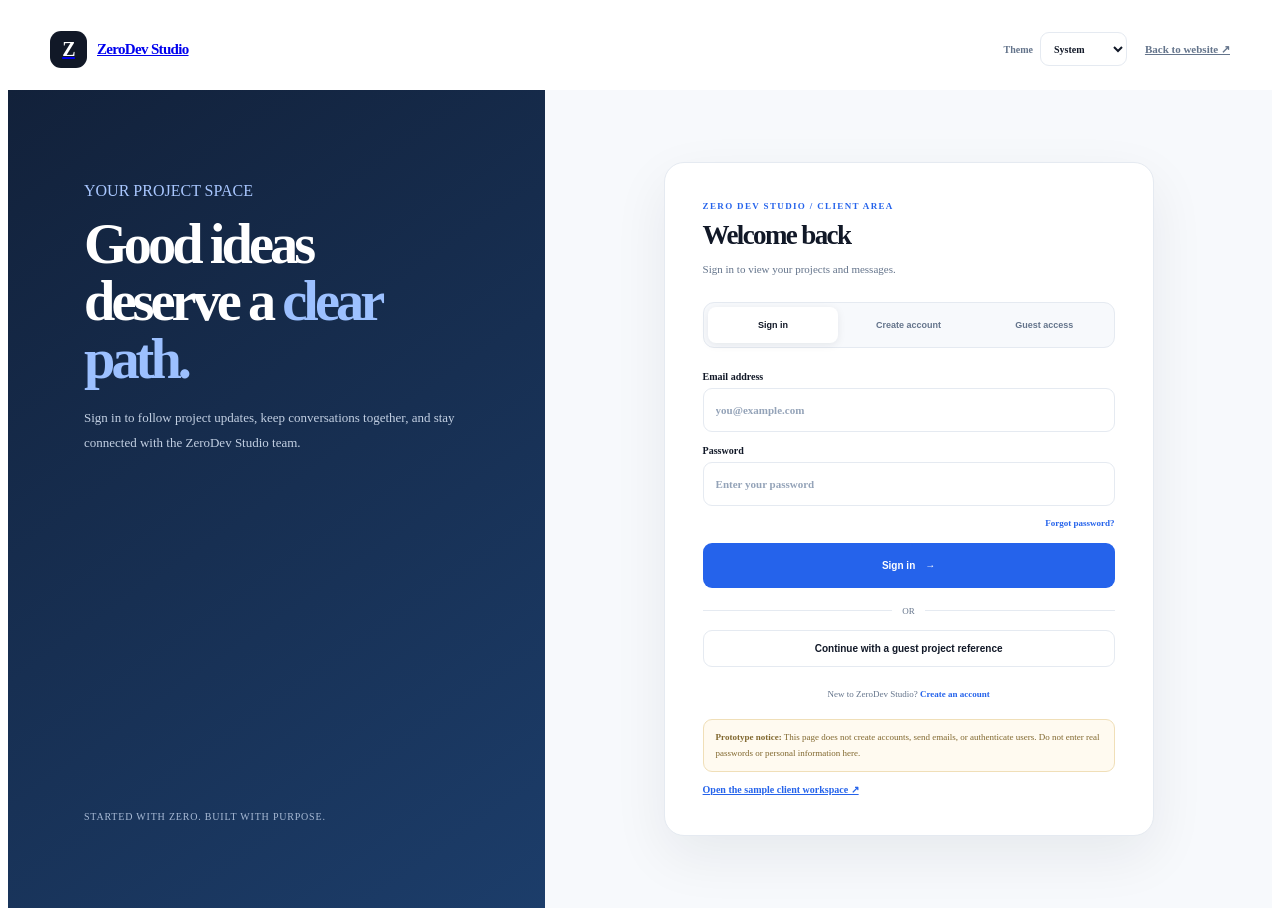
==== account/index.html @ 8fb91955 "Add files via upload" ====
<!doctype html>
<html lang="en">
<head>
  <meta charset="utf-8">
  <meta name="viewport" content="width=device-width, initial-scale=1">
  <meta name="theme-color" content="#f7f9fc">
  <script>
    (function () {
      try {
        var preference = localStorage.getItem('zerodev-theme') || 'system';
        var systemDark = window.matchMedia && window.matchMedia('(prefers-color-scheme: dark)').matches;
        document.documentElement.dataset.themePreference = preference;
        document.documentElement.dataset.theme = preference === 'dark' || (preference === 'system' && systemDark) ? 'dark' : 'light';
      } catch (error) { document.documentElement.dataset.themePreference = 'system'; document.documentElement.dataset.theme = 'light'; }
    }());
  </script>
  <meta name="description" content="Preview the ZeroDev Studio sign-in, account registration, guest access, and password recovery experience.">
  <title>Account access — ZeroDev Studio</title>
  <link rel="icon" href="../assets/icons/favicon.svg" type="image/svg+xml">
  <link rel="stylesheet" href="../css/theme.css">
  <link rel="stylesheet" href="../css/auth.css">
  <script src="../js/theme.js" defer></script>
  <script src="../js/auth.js" defer></script>
</head>
<body class="auth-page">
  <a class="skip-link" href="#auth-card">Skip to account access</a>
  <header class="auth-header">
    <a class="auth-brand" href="../index.html" aria-label="ZeroDev Studio homepage">
      <span class="auth-brand-mark" aria-hidden="true">Z</span><span>ZeroDev Studio</span>
    </a>
    <div class="auth-header-actions">
      <div class="theme-picker">
        <label for="auth-theme-select">Theme</label>
        <select id="auth-theme-select" data-theme-select aria-label="Color theme">
          <option value="system">System</option><option value="light">Light</option><option value="dark">Dark</option>
        </select>
      </div>
      <a class="auth-back-link" href="../index.html">Back to website ↗</a>
    </div>
  </header>

  <main class="auth-main">
    <aside class="auth-aside">
      <div>
        <p class="eyebrow">YOUR PROJECT SPACE</p>
        <h1>Good ideas deserve a <span>clear path.</span></h1>
        <p class="auth-aside-copy">Sign in to follow project updates, keep conversations together, and stay connected with the ZeroDev Studio team.</p>
      </div>
      <p class="auth-aside-foot">STARTED WITH ZERO. BUILT WITH PURPOSE.</p>
    </aside>

    <section class="auth-form-area" aria-label="Account access options">
      <div class="auth-card" id="auth-card">
        <p class="auth-kicker">ZERO DEV STUDIO / CLIENT AREA</p>
        <h2 id="auth-heading">Welcome back</h2>
        <p class="auth-intro" id="auth-intro">Sign in to view your projects and messages.</p>

        <div class="auth-tabs" role="tablist" aria-label="Account access options">
          <button class="auth-tab" type="button" role="tab" id="tab-signin" aria-controls="view-signin" aria-selected="true" data-auth-view="signin">Sign in</button>
          <button class="auth-tab" type="button" role="tab" id="tab-register" aria-controls="view-register" aria-selected="false" data-auth-view="register">Create account</button>
          <button class="auth-tab" type="button" role="tab" id="tab-guest" aria-controls="view-guest" aria-selected="false" data-auth-view="guest">Guest access</button>
        </div>

        <section class="auth-view" id="view-signin" role="tabpanel" aria-labelledby="tab-signin" data-auth-panel="signin">
          <form class="auth-form" data-demo-form="signin">
            <label class="auth-field">Email address<input type="email" name="email" autocomplete="email" placeholder="you@example.com" required></label>
            <label class="auth-field">Password<input type="password" name="password" autocomplete="current-password" placeholder="Enter your password" required></label>
            <div class="auth-inline-row"><span></span><button class="auth-text-button" type="button" data-auth-view="recovery">Forgot password?</button></div>
            <button class="auth-submit" type="submit">Sign in <span aria-hidden="true">→</span></button>
          </form>
          <div class="auth-separator">OR</div>
          <button class="auth-guest-shortcut" type="button" data-auth-view="guest">Continue with a guest project reference</button>
          <p class="auth-footnote">New to ZeroDev Studio? <button class="auth-text-button" type="button" data-auth-view="register">Create an account</button></p>
        </section>

        <section class="auth-view" id="view-register" role="tabpanel" aria-labelledby="tab-register" data-auth-panel="register" hidden>
          <form class="auth-form" data-demo-form="register">
            <label class="auth-field">Full name<input type="text" name="name" autocomplete="name" placeholder="Your name" required></label>
            <label class="auth-field">Email address<input type="email" name="email" autocomplete="email" placeholder="you@example.com" required></label>
            <label class="auth-field">Create password<input type="password" name="password" autocomplete="new-password" minlength="8" placeholder="At least 8 characters" required><span class="auth-field-hint">The real service will require a strong, unique password and email verification.</span></label>
            <label class="auth-check"><input type="checkbox" name="terms" required><span>I understand this is a design preview and agree to the future account terms when provided.</span></label>
            <button class="auth-submit" type="submit">Create account <span aria-hidden="true">→</span></button>
          </form>
        </section>

        <section class="auth-view" id="view-guest" role="tabpanel" aria-labelledby="tab-guest" data-auth-panel="guest" hidden>
          <form class="auth-form" data-demo-form="guest">
            <label class="auth-field">Project reference<input type="text" name="ticket" autocomplete="off" placeholder="Example: ZD-2026-0001" required></label>
            <label class="auth-field">Email address used for the request<input type="email" name="email" autocomplete="email" placeholder="you@example.com" required></label>
            <span class="auth-field-hint">A future secure guest-access flow will verify your email and send a private link. A ticket number alone will never grant access.</span>
            <button class="auth-submit" type="submit">Request secure access link <span aria-hidden="true">→</span></button>
          </form>
          <p class="auth-footnote">Have a registered account? <button class="auth-text-button" type="button" data-auth-view="signin">Sign in instead</button></p>
        </section>

        <section class="auth-view" id="view-recovery" role="tabpanel" aria-label="Password recovery" data-auth-panel="recovery" hidden>
          <form class="auth-form" data-demo-form="recovery">
            <label class="auth-field">Account email<input type="email" name="email" autocomplete="email" placeholder="you@example.com" required></label>
            <span class="auth-field-hint">If an account exists, the real service will send a time-limited password reset link.</span>
            <button class="auth-submit" type="submit">Send reset instructions <span aria-hidden="true">→</span></button>
          </form>
          <p class="auth-footnote"><button class="auth-text-button" type="button" data-auth-view="signin">← Back to sign in</button></p>
        </section>

        <p class="auth-message" id="auth-message" role="status" aria-live="polite"></p>
        <p class="auth-demo-note"><strong>Prototype notice:</strong> This page does not create accounts, send emails, or authenticate users. Do not enter real passwords or personal information here.</p>
        <a class="auth-preview-link" href="../portal/index.html">Open the sample client workspace ↗</a>
      </div>
    </section>
  </main>
</body>
</html>
---- css/theme.css ----
/* Shared ZeroDev Studio appearance controls and dark-theme overrides. */
:root {
  color-scheme: light;
  --ink: #111827;
  --muted: #64748b;
  --soft: #f7f9fc;
  --line: #e5eaf1;
  --white: #ffffff;
  --blue: #2563eb;
  --blue-dark: #1d4ed8;
}
html[data-theme="dark"] {
  color-scheme: dark;
  --ink: #e7edf7;
  --muted: #a2aec2;
  --soft: #101a2b;
  --line: #26354b;
  --white: #0b1220;
  --shadow: 0 22px 65px rgba(0, 0, 0, .28);
}
html[data-theme="light"] { color-scheme: light; }

.theme-picker {
  display: inline-flex;
  align-items: center;
  gap: 7px;
  color: var(--muted, #64748b);
  font-size: 10px;
  font-weight: 750;
  white-space: nowrap;
}
.theme-picker label { cursor: pointer; }
.theme-picker select {
  min-height: 34px;
  border: 1px solid var(--line, #e5eaf1);
  border-radius: 9px;
  padding: 0 25px 0 9px;
  background: var(--white, #fff);
  color: var(--ink, #111827);
  font: inherit;
  font-size: 10px;
  cursor: pointer;
}
.theme-picker select:focus-visible { outline: 3px solid rgba(37, 99, 235, .32); outline-offset: 2px; }
.theme-picker-public { margin-right: 1px; }
.theme-picker-portal { padding: 0 2px; }

html[data-theme="dark"] body { background: #0b1220; color: var(--ink); }
html[data-theme="dark"] .site-header {
  border-color: rgba(54, 70, 94, .75);
  background: rgba(11, 18, 32, .92);
}
html[data-theme="dark"] .brand-mark { background: #e7edf7; color: #111827; }
html[data-theme="dark"] .brand-name span { color: #91a0b7; }
html[data-theme="dark"] .primary-nav { color: #a9b6ca; }
html[data-theme="dark"] .menu-toggle span { background: #e7edf7; }
html[data-theme="dark"] .menu-toggle:hover { background: #1b2940; }
html[data-theme="dark"] .hero { background: radial-gradient(ellipse at 78% 45%, rgba(38, 76, 142, .25), transparent 38%), linear-gradient(180deg, #101b2e 0%, #0b1220 100%); }
html[data-theme="dark"] .browser-card { border-color: #344258; }
html[data-theme="dark"] .floating-chip { border-color: #344258; background: rgba(18, 29, 47, .96); color: #e7edf7; }
html[data-theme="dark"] .trust-strip { border-color: var(--line); background: #0e1728; }
html[data-theme="dark"] .trust-grid p,
html[data-theme="dark"] .text-link,
html[data-theme="dark"] .pricing-points p { color: #b2bfd2; }
html[data-theme="dark"] .service-card,
html[data-theme="dark"] .price-card,
html[data-theme="dark"] .method-card { border-color: #2a3950; background: #111d30; color: #e7edf7; }
html[data-theme="dark"] .featured-service { border-color: #31486b; background: #14233b; }
html[data-theme="dark"] .work-section,
html[data-theme="dark"] .process-section { background: #0e1728; }
html[data-theme="dark"] .concept-preview { border-color: #344258; }
html[data-theme="dark"] .portfolio-filters { color: #aebbd0; }
html[data-theme="dark"] .filter-button { border-color: #2d3b52; background: #111d30; color: #c2cddd; }
html[data-theme="dark"] .filter-button.is-active { border-color: #4c76c1; background: #1a3156; color: #dbe8ff; }
html[data-theme="dark"] .concept-meta h3,
html[data-theme="dark"] .faq-item summary,
html[data-theme="dark"] .pricing-points p,
html[data-theme="dark"] .included-title { color: #e7edf7; }
html[data-theme="dark"] .concept-meta p,
html[data-theme="dark"] .portfolio-count,
html[data-theme="dark"] .price-php,
html[data-theme="dark"] .price-list { color: #a7b4c8; }
html[data-theme="dark"] .payment-panel { border-color: #2a3950; background: #111d30; }
html[data-theme="dark"] .payment-warning { border-color: #665333; background: #2a2418; }
html[data-theme="dark"] .payment-warning p { color: #d1bd91; }
html[data-theme="dark"] .payment-warning b { color: #f0d9a5; }
html[data-theme="dark"] .warning-icon { background: #544325; color: #f4d38c; }
html[data-theme="dark"] .process-grid article { border-top-color: #2b3a50; }
html[data-theme="dark"] .faq-item summary { color: #e7edf7; }
html[data-theme="dark"] .info-dialog { border-color: #344258; background: #111d30; color: #e7edf7; }
html[data-theme="dark"] .dialog-close { background: #26354b; color: #d5dfed; }
html[data-theme="dark"] .concept-dialog-note { border-left-color: #4a6593; background: #172844; color: #afc2e2 !important; }
html[data-theme="dark"] .site-footer { background: #070d18; }
html[data-theme="dark"] .footer-brand .brand-mark { background: #e7edf7; color: #111827; }
html[data-theme="dark"] .theme-picker select { border-color: #344258; background: #111d30; color: #e7edf7; }

/* Client portal dark appearance. */
html[data-theme="dark"] .preview-banner { border-color: #29446d; background: #142746; color: #b9c9e4; }
html[data-theme="dark"] .preview-banner strong,
html[data-theme="dark"] .preview-banner a { color: #a9c7ff; }
html[data-theme="dark"] .sidebar { border-color: var(--line); background: #0f192a; }
html[data-theme="dark"] .workspace-label,
html[data-theme="dark"] .topbar-eyebrow,
html[data-theme="dark"] .stat-label,
html[data-theme="dark"] .detail-label { color: #8798b1; }
html[data-theme="dark"] .sample-user { border-color: #27364b; }
html[data-theme="dark"] .sample-user span,
html[data-theme="dark"] .help-card p,
html[data-theme="dark"] .sidebar-back { color: #91a0b7; }
html[data-theme="dark"] .workspace-link { color: #aebbd0; }
html[data-theme="dark"] .workspace-link:hover { background: #1a2940; color: #edf3fc; }
html[data-theme="dark"] .workspace-link.is-active { background: #1b3154; color: #cfe0ff; }
html[data-theme="dark"] .help-card { border-color: #2a3950; background: #142238; }
html[data-theme="dark"] .workspace-topbar { border-color: var(--line); background: rgba(15, 25, 42, .9); }
html[data-theme="dark"] .preview-chip { border-color: #304769; background: #172944; color: #b6caeb; }
html[data-theme="dark"] .welcome-row p:not(.eyebrow),
html[data-theme="dark"] .page-intro > p:last-child { color: #a0aec3; }
html[data-theme="dark"] .stat-card,
html[data-theme="dark"] .surface-card { border-color: #293950; background: #111d30; color: #e7edf7; box-shadow: 0 5px 18px rgba(0,0,0,.13); }
html[data-theme="dark"] .button-secondary { border-color: #354760; background: #17263b; color: #dce6f5; }
html[data-theme="dark"] .project-reference strong,
html[data-theme="dark"] .chat-sender,
html[data-theme="dark"] .conversation-header strong { color: #c3d0e2; }
html[data-theme="dark"] .project-description,
html[data-theme="dark"] .activity-list p,
html[data-theme="dark"] .message-preview-body p,
html[data-theme="dark"] .project-detail-top p:last-child,
html[data-theme="dark"] .chat-message p,
html[data-theme="dark"] .notification-row p { color: #a4b2c7; }
html[data-theme="dark"] .progress-track { background: #26364c; }
html[data-theme="dark"] .activity-marker { border-color: #111d30; }
html[data-theme="dark"] .conversation-header,
html[data-theme="dark"] .composer-preview,
html[data-theme="dark"] .notification-row,
html[data-theme="dark"] .workspace-footer,
html[data-theme="dark"] .detail-divider { border-color: #293950; }
html[data-theme="dark"] .conversation-body { background: #0d1727; }
html[data-theme="dark"] .chat-message { border-color: #2c3d55; background: #17263b; }
html[data-theme="dark"] .client-message { border-color: #36527c; background: #192d4b; }
html[data-theme="dark"] .date-divider::before,
html[data-theme="dark"] .date-divider::after { background: #2b3b52; }
html[data-theme="dark"] .composer-preview { color: #a4b2c7; }
html[data-theme="dark"] .composer-preview button { background: #293950; color: #9eacc0; }
html[data-theme="dark"] .profile-warning { border-color: #665333; background: #2a2418; }
html[data-theme="dark"] .profile-warning strong { color: #f0d9a5; }
html[data-theme="dark"] .profile-warning p { color: #d1bd91; }
html[data-theme="dark"] .workspace-footer a { color: #b8c8df; }

@media (max-width: 720px) {
  .theme-picker-public { justify-content: space-between; padding: 9px 4px; border-bottom: 1px solid var(--line, #e5eaf1); }
  .theme-picker-public select { min-width: 120px; }
  .workspace-topbar { flex-wrap: wrap; }
  .topbar-actions { width: 100%; justify-content: flex-end; flex-wrap: wrap; }
}
@media (max-width: 420px) {
  .theme-picker-portal label { display: none; }
  .theme-picker-portal select { min-height: 30px; padding-inline: 7px 20px; font-size: 9px; }
}
---- css/auth.css ----
* { box-sizing: border-box; }
.auth-page .skip-link { position: absolute; top: -60px; left: 16px; z-index: 1000; padding: 10px 14px; border-radius: 10px; background: #111827; color: #fff; }
.auth-page .skip-link:focus { top: 12px; }
body.auth-page { min-height: 100vh; background: var(--white, #fff); color: var(--ink, #111827); }
.auth-header { display: flex; width: min(1180px, calc(100% - 44px)); min-height: 82px; align-items: center; justify-content: space-between; gap: 20px; margin: 0 auto; }
.auth-brand { display: inline-flex; align-items: center; gap: 10px; font-size: 15px; font-weight: 850; letter-spacing: -.045em; }
.auth-brand-mark { display: grid; width: 37px; height: 37px; place-items: center; border-radius: 11px; background: #111827; color: #fff; font-size: 20px; font-weight: 850; }
.auth-header-actions { display: flex; align-items: center; gap: 18px; }
.auth-back-link { color: var(--muted, #64748b); font-size: 11px; font-weight: 750; }
.auth-back-link:hover { color: #2563eb; }
.auth-main { display: grid; min-height: calc(100vh - 82px); grid-template-columns: minmax(300px, .85fr) minmax(380px, 1.15fr); align-items: stretch; }
.auth-aside { display: flex; flex-direction: column; justify-content: space-between; padding: clamp(35px, 6vw, 76px); background: linear-gradient(145deg, #12213a, #1c3d6a); color: #fff; }
.auth-aside .eyebrow { color: #a9c7ff; }
.auth-aside h1 { max-width: 520px; margin: 0 0 18px; font-size: clamp(36px, 4.4vw, 57px); line-height: 1.02; letter-spacing: -.07em; }
.auth-aside h1 span { color: #9cc0ff; }
.auth-aside-copy { max-width: 430px; margin: 0; color: #c3d0e3; font-size: 13px; line-height: 1.9; }
.auth-aside-foot { margin-top: 60px; color: #a8bad5; font-size: 10px; letter-spacing: .08em; }
.auth-form-area { display: grid; place-items: center; padding: 42px 22px; background: var(--soft, #f7f9fc); }
.auth-card { width: min(100%, 490px); border: 1px solid var(--line, #e5eaf1); border-radius: 20px; padding: clamp(22px, 4vw, 38px); background: var(--white, #fff); box-shadow: 0 20px 55px rgba(15, 23, 42, .07); }
.auth-kicker { margin: 0 0 9px; color: #2563eb; font-size: 9px; font-weight: 850; letter-spacing: .15em; }
.auth-card h2 { margin: 0 0 9px; font-size: 27px; letter-spacing: -.06em; }
.auth-intro { margin: 0 0 22px; color: var(--muted, #64748b); font-size: 11px; line-height: 1.8; }
.auth-tabs { display: grid; grid-template-columns: repeat(3, minmax(0, 1fr)); gap: 5px; margin-bottom: 23px; border: 1px solid var(--line, #e5eaf1); border-radius: 11px; padding: 4px; background: var(--soft, #f7f9fc); }
.auth-tab { min-height: 36px; border: 0; border-radius: 8px; background: transparent; color: var(--muted, #64748b); font-size: 9px; font-weight: 800; cursor: pointer; }
.auth-tab[aria-selected="true"] { background: var(--white, #fff); color: var(--ink, #111827); box-shadow: 0 2px 8px rgba(15,23,42,.08); }
.auth-view[hidden] { display: none; }
.auth-form { display: grid; gap: 13px; }
.auth-field { display: grid; gap: 6px; color: var(--ink, #111827); font-size: 10px; font-weight: 750; }
.auth-field input { width: 100%; min-height: 44px; border: 1px solid var(--line, #e5eaf1); border-radius: 9px; padding: 0 12px; background: var(--white, #fff); color: var(--ink, #111827); font: inherit; font-size: 11px; }
.auth-field input::placeholder { color: #94a3b8; }
.auth-field input:focus { outline: 3px solid rgba(37,99,235,.13); border-color: #6d96e9; }
.auth-field-hint { color: var(--muted, #64748b); font-size: 9px; font-weight: 500; line-height: 1.6; }
.auth-inline-row { display: flex; align-items: center; justify-content: space-between; gap: 12px; margin: -1px 0 2px; }
.auth-check { display: flex; align-items: flex-start; gap: 7px; color: var(--muted, #64748b); font-size: 9px; line-height: 1.5; }
.auth-check input { margin: 1px 0 0; accent-color: #2563eb; }
.auth-text-button { border: 0; padding: 0; background: transparent; color: #2563eb; font: inherit; font-size: 9px; font-weight: 800; cursor: pointer; }
.auth-submit { display: inline-flex; min-height: 45px; align-items: center; justify-content: center; gap: 10px; border: 0; border-radius: 9px; padding: 0 16px; background: #2563eb; color: #fff; font-size: 10px; font-weight: 850; cursor: pointer; transition: background .18s, transform .18s; }
.auth-submit:hover { transform: translateY(-1px); background: #1d4ed8; }
.auth-message { display: none; margin: 14px 0 0; border: 1px solid #c7d9fa; border-radius: 9px; padding: 10px 12px; background: #eff5ff; color: #294d86; font-size: 10px; line-height: 1.65; }
.auth-message.is-visible { display: block; }
.auth-demo-note { margin: 17px 0 0; border: 1px solid #f0dfb8; border-radius: 9px; padding: 10px 12px; background: #fffaf0; color: #80672e; font-size: 9px; line-height: 1.7; }
.auth-separator { display: flex; align-items: center; gap: 10px; margin: 18px 0 14px; color: var(--muted, #64748b); font-size: 9px; }
.auth-separator::before, .auth-separator::after { height: 1px; flex: 1; background: var(--line, #e5eaf1); content: ""; }
.auth-guest-shortcut { display: block; width: 100%; border: 1px solid var(--line, #e5eaf1); border-radius: 9px; padding: 12px; background: var(--white, #fff); color: var(--ink, #111827); font-size: 10px; font-weight: 800; text-align: center; cursor: pointer; }
.auth-footnote { margin: 20px 0 0; color: var(--muted, #64748b); font-size: 9px; line-height: 1.7; text-align: center; }
.auth-preview-link { display: inline-block; margin-top: 12px; color: #2563eb; font-size: 10px; font-weight: 800; }
html[data-theme="dark"] .auth-brand-mark { background: #e7edf7; color: #111827; }
html[data-theme="dark"] .auth-card { border-color: #2a3950; box-shadow: 0 20px 55px rgba(0,0,0,.22); }
html[data-theme="dark"] .auth-tabs { border-color: #2b3b52; background: #0d1727; }
html[data-theme="dark"] .auth-tab[aria-selected="true"] { background: #1b2c46; color: #e7edf7; box-shadow: none; }
html[data-theme="dark"] .auth-field input { border-color: #34465e; background: #0d1727; }
html[data-theme="dark"] .auth-demo-note { border-color: #665333; background: #2a2418; color: #e2cc9a; }
html[data-theme="dark"] .auth-message { border-color: #36527c; background: #172944; color: #c7dafb; }
html[data-theme="dark"] .auth-guest-shortcut { border-color: #34465e; background: #111d30; }
@media (max-width: 850px) {
  .auth-main { grid-template-columns: 1fr; }
  .auth-aside { min-height: 270px; padding: 38px 25px; }
  .auth-aside h1 { max-width: 600px; font-size: 40px; }
  .auth-aside-foot { margin-top: 30px; }
  .auth-form-area { padding: 30px 16px 44px; }
}
@media (max-width: 480px) {
  .auth-header { width: calc(100% - 30px); min-height: 70px; }
  .auth-header-actions { gap: 9px; }
  .auth-back-link { font-size: 9px; }
  .auth-aside { min-height: 240px; }
  .auth-aside h1 { font-size: 34px; }
  .auth-tabs { gap: 2px; }
  .auth-tab { font-size: 8px; }
}
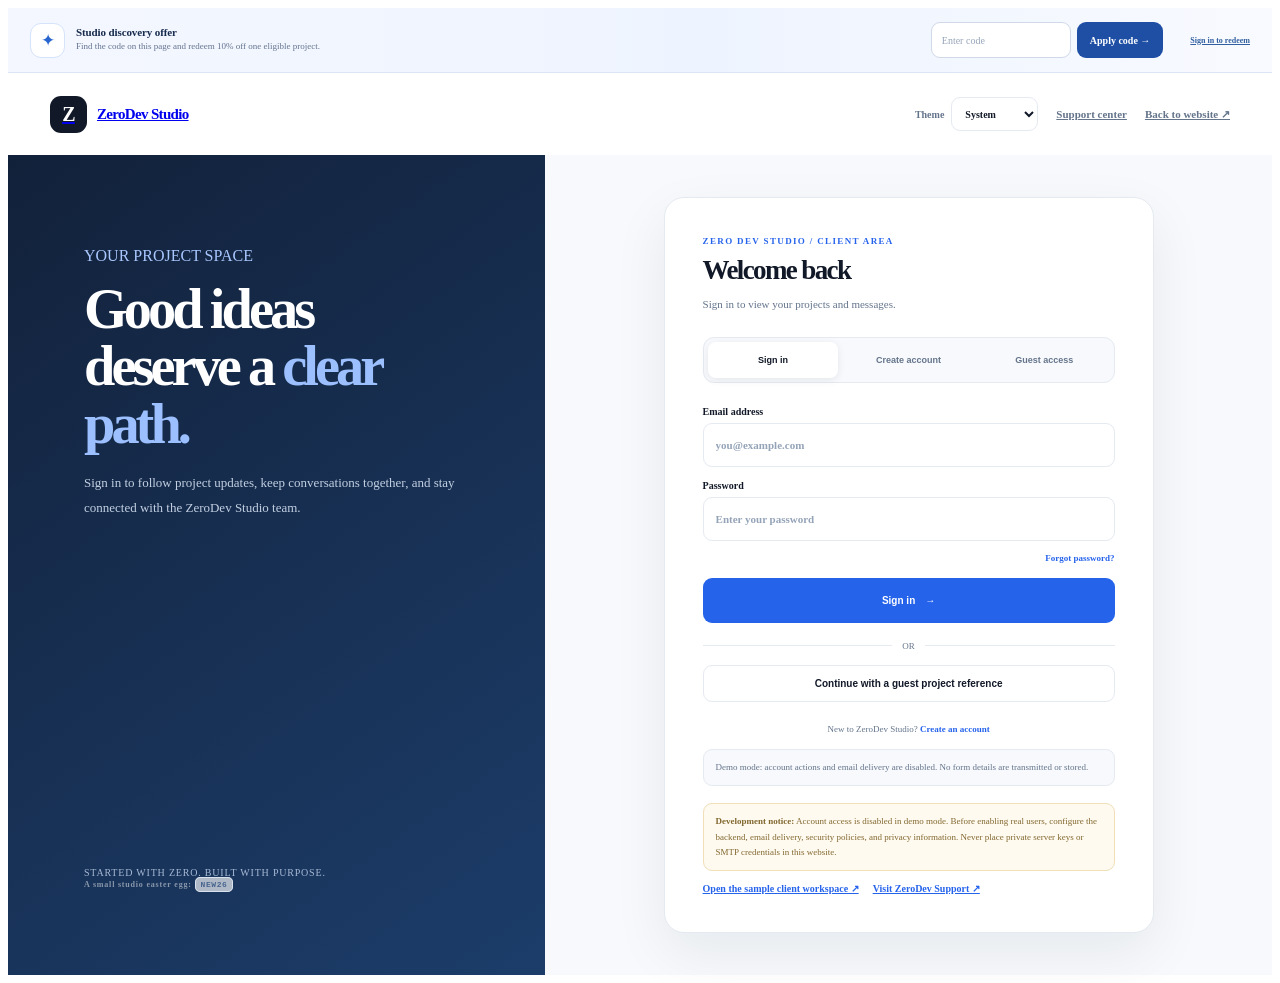
==== commit aa55dc89: "Add files via upload" ====
--- a/account/index.html
+++ b/account/index.html
@@ -19,10 +19,32 @@
   <link rel="icon" href="../assets/icons/favicon.svg" type="image/svg+xml">
   <link rel="stylesheet" href="../css/theme.css">
   <link rel="stylesheet" href="../css/auth.css">
+  <link rel="stylesheet" href="../css/promo.css">
   <script src="../js/theme.js" defer></script>
+  <script src="../js/backend-config.js" defer></script>
+  <script src="../js/promo.js" defer></script>
   <script src="../js/auth.js" defer></script>
 </head>
 <body class="auth-page">
+  <section class="promo-ribbon" aria-label="ZeroDev Studio discount code">
+    <div class="promo-ribbon-inner">
+      <div class="promo-ribbon-copy">
+        <span class="promo-ribbon-icon" aria-hidden="true">✦</span>
+        <div><strong>Studio discovery offer</strong><span>Find the code on this page and redeem 10% off one eligible project.</span></div>
+      </div>
+      <form class="promo-redeem-form" data-promo-form>
+        <label class="visually-hidden" for="account-promo-code">Enter your studio discount code</label>
+        <input id="account-promo-code" name="code" type="text" inputmode="text" autocomplete="off" autocapitalize="characters" maxlength="16" placeholder="Enter code" aria-label="Enter studio discount code" required>
+        <button type="submit">Apply code <span aria-hidden="true">→</span></button>
+      </form>
+      <div class="promo-ribbon-feedback">
+        <span class="promo-status" data-promo-status role="status" aria-live="polite"></span>
+        <a class="promo-signin-link" href="../account/index.html">Sign in to redeem</a>
+        <span class="promo-applied-chip" data-promo-applied hidden>NEW26 · 10% applied</span>
+      </div>
+    </div>
+  </section>
+
   <a class="skip-link" href="#auth-card">Skip to account access</a>
   <header class="auth-header">
     <a class="auth-brand" href="../index.html" aria-label="ZeroDev Studio homepage">
@@ -35,6 +57,7 @@
           <option value="system">System</option><option value="light">Light</option><option value="dark">Dark</option>
         </select>
       </div>
+      <a class="auth-back-link" href="../support/index.html">Support center</a>
       <a class="auth-back-link" href="../index.html">Back to website ↗</a>
     </div>
   </header>
@@ -46,7 +69,7 @@
         <h1>Good ideas deserve a <span>clear path.</span></h1>
         <p class="auth-aside-copy">Sign in to follow project updates, keep conversations together, and stay connected with the ZeroDev Studio team.</p>
       </div>
-      <p class="auth-aside-foot">STARTED WITH ZERO. BUILT WITH PURPOSE.</p>
+      <p class="auth-aside-foot">STARTED WITH ZERO. BUILT WITH PURPOSE.<br><span class="promo-easter-egg">A small studio easter egg: <code>NEW26</code></span></p>
     </aside>
 
     <section class="auth-form-area" aria-label="Account access options">
@@ -62,7 +85,7 @@
         </div>
 
         <section class="auth-view" id="view-signin" role="tabpanel" aria-labelledby="tab-signin" data-auth-panel="signin">
-          <form class="auth-form" data-demo-form="signin">
+          <form class="auth-form" data-auth-form="signin">
             <label class="auth-field">Email address<input type="email" name="email" autocomplete="email" placeholder="you@example.com" required></label>
             <label class="auth-field">Password<input type="password" name="password" autocomplete="current-password" placeholder="Enter your password" required></label>
             <div class="auth-inline-row"><span></span><button class="auth-text-button" type="button" data-auth-view="recovery">Forgot password?</button></div>
@@ -74,17 +97,37 @@
         </section>
 
         <section class="auth-view" id="view-register" role="tabpanel" aria-labelledby="tab-register" data-auth-panel="register" hidden>
-          <form class="auth-form" data-demo-form="register">
+          <form class="auth-form" data-auth-form="register">
             <label class="auth-field">Full name<input type="text" name="name" autocomplete="name" placeholder="Your name" required></label>
             <label class="auth-field">Email address<input type="email" name="email" autocomplete="email" placeholder="you@example.com" required></label>
             <label class="auth-field">Create password<input type="password" name="password" autocomplete="new-password" minlength="8" placeholder="At least 8 characters" required><span class="auth-field-hint">The real service will require a strong, unique password and email verification.</span></label>
-            <label class="auth-check"><input type="checkbox" name="terms" required><span>I understand this is a design preview and agree to the future account terms when provided.</span></label>
+            <label class="auth-check"><input type="checkbox" name="terms" required><span>I agree to the account terms and privacy notice presented by the service before registration.</span></label>
             <button class="auth-submit" type="submit">Create account <span aria-hidden="true">→</span></button>
           </form>
         </section>
 
+        <section class="auth-view" id="view-verify" role="tabpanel" aria-label="Email verification" data-auth-panel="verify" hidden>
+          <div class="verification-heading" aria-hidden="true"><span>✉</span></div>
+          <p class="verification-copy" id="verification-copy">A verification code is requested for:</p>
+          <p class="verification-address" id="verification-email">you@example.com</p>
+          <form class="auth-form" data-auth-form="verify">
+            <label class="auth-field verification-code-label" for="verification-code">Six-digit verification code
+              <input id="verification-code" type="text" name="code" inputmode="numeric" autocomplete="one-time-code" pattern="[0-9]{6}" minlength="6" maxlength="6" placeholder="000000" aria-describedby="verification-hint" required>
+            </label>
+            <span class="auth-field-hint" id="verification-hint">This one-time code is checked by the authentication service. Use the newest code and never share it with anyone.</span>
+            <button class="auth-submit" type="submit">Verify email <span aria-hidden="true">→</span></button>
+          </form>
+          <div class="verification-actions">
+            <button class="auth-text-button" type="button" data-resend-verification>Resend code</button>
+            <span class="resend-countdown" id="resend-countdown" aria-live="polite"></span>
+            <span aria-hidden="true">·</span>
+            <button class="auth-text-button" type="button" data-auth-view="register">Change email address</button>
+          </div>
+          <p class="verification-preview-warning" id="verification-preview-warning">Preview only: no email has been sent and no code can be verified yet.</p>
+        </section>
+
         <section class="auth-view" id="view-guest" role="tabpanel" aria-labelledby="tab-guest" data-auth-panel="guest" hidden>
-          <form class="auth-form" data-demo-form="guest">
+          <form class="auth-form" data-auth-form="guest">
             <label class="auth-field">Project reference<input type="text" name="ticket" autocomplete="off" placeholder="Example: ZD-2026-0001" required></label>
             <label class="auth-field">Email address used for the request<input type="email" name="email" autocomplete="email" placeholder="you@example.com" required></label>
             <span class="auth-field-hint">A future secure guest-access flow will verify your email and send a private link. A ticket number alone will never grant access.</span>
@@ -94,7 +137,7 @@
         </section>
 
         <section class="auth-view" id="view-recovery" role="tabpanel" aria-label="Password recovery" data-auth-panel="recovery" hidden>
-          <form class="auth-form" data-demo-form="recovery">
+          <form class="auth-form" data-auth-form="recovery">
             <label class="auth-field">Account email<input type="email" name="email" autocomplete="email" placeholder="you@example.com" required></label>
             <span class="auth-field-hint">If an account exists, the real service will send a time-limited password reset link.</span>
             <button class="auth-submit" type="submit">Send reset instructions <span aria-hidden="true">→</span></button>
@@ -102,9 +145,26 @@
           <p class="auth-footnote"><button class="auth-text-button" type="button" data-auth-view="signin">← Back to sign in</button></p>
         </section>
 
+        <section class="auth-view" id="view-newpassword" role="tabpanel" aria-label="Choose a new password" data-auth-panel="newpassword" hidden>
+          <form class="auth-form" data-auth-form="new-password">
+            <label class="auth-field">New password<input type="password" name="password" autocomplete="new-password" minlength="10" placeholder="At least 10 characters" required></label>
+            <label class="auth-field">Confirm new password<input type="password" name="confirmPassword" autocomplete="new-password" minlength="10" placeholder="Enter it again" required></label>
+            <button class="auth-submit" type="submit">Update password <span aria-hidden="true">→</span></button>
+          </form>
+        </section>
+
+        <section class="auth-view" id="view-signedin" role="tabpanel" aria-label="Signed in account" data-auth-panel="signedin" hidden>
+          <div class="verification-heading" aria-hidden="true"><span>✓</span></div>
+          <p class="verification-copy">Authenticated account</p>
+          <p class="verification-address" id="signed-in-email">Your account</p>
+          <p class="auth-field-hint">The client portal is still a sample interface. Private tickets, project records, and messages are not connected in this release.</p>
+          <button class="auth-submit" type="button" data-sign-out>Sign out</button>
+        </section>
+
         <p class="auth-message" id="auth-message" role="status" aria-live="polite"></p>
-        <p class="auth-demo-note"><strong>Prototype notice:</strong> This page does not create accounts, send emails, or authenticate users. Do not enter real passwords or personal information here.</p>
-        <a class="auth-preview-link" href="../portal/index.html">Open the sample client workspace ↗</a>
+        <p class="auth-mode-notice" id="auth-mode-notice" role="status" aria-live="polite"></p>
+        <p class="auth-demo-note"><strong>Development notice:</strong> Account access is disabled in demo mode. Before enabling real users, configure the backend, email delivery, security policies, and privacy information. Never place private server keys or SMTP credentials in this website.</p>
+        <div class="auth-bottom-links"><a class="auth-preview-link" href="../portal/index.html">Open the sample client workspace ↗</a><a class="auth-preview-link" href="../support/index.html">Visit ZeroDev Support ↗</a></div>
       </div>
     </section>
   </main>
--- a/css/auth.css
+++ b/css/auth.css
@@ -68,3 +68,34 @@
   .auth-tabs { gap: 2px; }
   .auth-tab { font-size: 8px; }
 }
+
+/* v0.5 — email verification step preview. */
+.verification-heading { display: grid; width: 54px; height: 54px; place-items: center; margin: 0 auto 15px; border: 1px solid #d8e5fb; border-radius: 16px; background: #eff5ff; color: #2563eb; font-size: 25px; }
+.verification-copy { margin: 0; color: var(--muted, #64748b); font-size: 10px; text-align: center; }
+.verification-address { margin: 5px 0 20px; color: var(--ink, #111827); font-size: 13px; font-weight: 850; text-align: center; overflow-wrap: anywhere; }
+.verification-code-label { text-align: center; }
+.verification-code-label input { min-height: 55px; text-align: center; font-size: 22px; font-weight: 850; letter-spacing: .45em; padding-left: .75em; font-variant-numeric: tabular-nums; }
+.verification-actions { display: flex; justify-content: center; align-items: center; gap: 10px; margin-top: 17px; color: var(--muted, #64748b); font-size: 10px; }
+.verification-preview-warning { margin: 16px 0 0; border: 1px solid #f0dfb8; border-radius: 9px; padding: 10px 12px; background: #fffaf0; color: #80672e; font-size: 9px; line-height: 1.65; text-align: center; }
+html[data-theme="dark"] .verification-heading { border-color: #304769; background: #172944; color: #a9c7ff; }
+html[data-theme="dark"] .verification-preview-warning { border-color: #665333; background: #2a2418; color: #e2cc9a; }
+
+/* v0.6 — authentication integration states. */
+.auth-mode-notice { margin: 12px 0 0; border: 1px solid var(--line, #e5eaf1); border-radius: 9px; padding: 10px 12px; background: var(--soft, #f7f9fc); color: var(--muted, #64748b); font-size: 9px; line-height: 1.7; }
+.auth-mode-notice[data-kind="warning"] { border-color: #efd7a6; background: #fff9ec; color: #805d1b; }
+.auth-mode-notice[data-kind="live"] { border-color: #b7e2cd; background: #effaf4; color: #216943; }
+.auth-message[data-kind="error"] { border-color: #f0c4c4; background: #fff1f1; color: #8a2828; }
+.auth-message[data-kind="success"] { border-color: #b7e2cd; background: #effaf4; color: #216943; }
+.auth-submit:disabled { opacity: .65; cursor: wait; transform: none; }
+html[data-theme="dark"] .auth-mode-notice { border-color: #34465e; background: #111d30; color: #a8b6cb; }
+html[data-theme="dark"] .auth-mode-notice[data-kind="warning"] { border-color: #665333; background: #2a2418; color: #e2cc9a; }
+html[data-theme="dark"] .auth-mode-notice[data-kind="live"] { border-color: #28583e; background: #14291f; color: #a9dfbf; }
+html[data-theme="dark"] .auth-message[data-kind="error"] { border-color: #683838; background: #301d22; color: #f3b8b8; }
+html[data-theme="dark"] .auth-message[data-kind="success"] { border-color: #28583e; background: #14291f; color: #a9dfbf; }
+
+.auth-message[data-kind="warning"] { border-color: #efd7a6; background: #fff9ec; color: #805d1b; }
+html[data-theme="dark"] .auth-message[data-kind="warning"] { border-color: #665333; background: #2a2418; color: #e2cc9a; }
+
+/* v0.9 — live email feedback and support access. */
+.auth-header-actions{flex-wrap:wrap}.auth-bottom-links{display:flex;flex-wrap:wrap;gap:14px;margin-top:12px}.auth-bottom-links .auth-preview-link{margin-top:0}.resend-countdown{color:var(--muted,#64748b);font-size:8px;font-variant-numeric:tabular-nums}.verification-preview-warning[hidden]{display:none}.auth-text-button:disabled{opacity:.5;cursor:not-allowed}
+@media(max-width:520px){.auth-header-actions{gap:10px}.auth-header-actions .auth-back-link{font-size:9px}}
--- a/css/promo.css
+++ b/css/promo.css
@@ -0,0 +1,176 @@
+/* ZeroDev Studio v0.7 — promotion ribbon and one-time discount presentation. */
+.visually-hidden {
+  position: absolute !important;
+  width: 1px !important;
+  height: 1px !important;
+  padding: 0 !important;
+  margin: -1px !important;
+  overflow: hidden !important;
+  clip: rect(0, 0, 0, 0) !important;
+  white-space: nowrap !important;
+  border: 0 !important;
+}
+.promo-ribbon {
+  position: relative;
+  z-index: 40;
+  border-bottom: 1px solid #dbe5f3;
+  background: linear-gradient(90deg, #f4f7ff 0%, #eef4ff 55%, #f8faff 100%);
+  color: #172b4d;
+}
+.promo-ribbon-inner {
+  display: grid;
+  width: min(1260px, calc(100% - 44px));
+  min-height: 64px;
+  grid-template-columns: minmax(250px, 1fr) auto auto;
+  align-items: center;
+  gap: 18px;
+  margin: 0 auto;
+  padding: 8px 0;
+}
+.promo-ribbon-copy { display: flex; align-items: center; gap: 11px; min-width: 0; }
+.promo-ribbon-icon {
+  display: grid;
+  width: 35px;
+  height: 35px;
+  flex: 0 0 35px;
+  place-items: center;
+  border: 1px solid #d5e3fb;
+  border-radius: 11px;
+  background: #fff;
+  color: #2865ce;
+  font-size: 17px;
+}
+.promo-ribbon-copy strong, .promo-ribbon-copy span:not(.promo-ribbon-icon) { display: block; }
+.promo-ribbon-copy strong { font-size: 11px; font-weight: 850; letter-spacing: -.01em; }
+.promo-ribbon-copy div > span { margin-top: 2px; color: #63738e; font-size: 9px; line-height: 1.45; }
+.promo-redeem-form { display: flex; align-items: center; gap: 6px; }
+.promo-redeem-form input {
+  width: 140px;
+  min-height: 36px;
+  border: 1px solid #cfd9e8;
+  border-radius: 9px;
+  padding: 0 10px;
+  background: #fff;
+  color: #172b4d;
+  font: inherit;
+  font-size: 10px;
+  font-weight: 750;
+  letter-spacing: .08em;
+  text-transform: uppercase;
+}
+.promo-redeem-form input::placeholder { color: #97a5b9; font-weight: 500; letter-spacing: 0; text-transform: none; }
+.promo-redeem-form input:focus-visible { outline: 3px solid rgba(37, 99, 235, .2); outline-offset: 2px; border-color: #6a91d5; }
+.promo-redeem-form button {
+  min-height: 36px;
+  border: 0;
+  border-radius: 9px;
+  padding: 0 13px;
+  background: #1e4fa5;
+  color: #fff;
+  font: inherit;
+  font-size: 10px;
+  font-weight: 850;
+  white-space: nowrap;
+  cursor: pointer;
+  transition: transform .18s ease, background .18s ease;
+}
+.promo-redeem-form button:hover { transform: translateY(-1px); background: #183f85; }
+.promo-redeem-form button:disabled, .promo-redeem-form input:disabled { opacity: .7; cursor: default; }
+.promo-ribbon-feedback { display: flex; align-items: center; justify-content: flex-end; gap: 9px; min-width: 0; }
+.promo-status { max-width: 260px; color: #50627f; font-size: 8px; line-height: 1.45; }
+.promo-status[hidden] { display: none; }
+.promo-status[data-kind="success"] { color: #14734b; }
+.promo-status[data-kind="warning"] { color: #8a641c; }
+.promo-status[data-kind="error"] { color: #a12e37; }
+.promo-signin-link { color: #315f9f; font-size: 8px; font-weight: 800; white-space: nowrap; }
+.promo-signin-link:hover { color: #174180; }
+.promo-applied-chip {
+  display: inline-flex;
+  align-items: center;
+  min-height: 26px;
+  border: 1px solid #b8dfc9;
+  border-radius: 999px;
+  padding: 0 10px;
+  background: #eaf8f0;
+  color: #176b45;
+  font-size: 8px;
+  font-weight: 850;
+  white-space: nowrap;
+}
+.promo-applied-chip[hidden] { display: none; }
+
+/* Easter egg labels are deliberately subtle but visible and keyboard/screen-reader accessible. */
+.promo-easter-egg { color: #8a98ac; font-size: 8px; font-weight: 600; }
+.promo-easter-egg code {
+  border: 1px solid #d9e2ef;
+  border-radius: 5px;
+  padding: 2px 5px;
+  background: rgba(255,255,255,.65);
+  color: #48658f;
+  font-family: ui-monospace, SFMono-Regular, Consolas, monospace;
+  font-size: 8px;
+  font-weight: 850;
+  letter-spacing: .07em;
+}
+
+/* Pricing card states: keep the standard price until a redemption is confirmed. */
+.price-heading-row { display: flex; align-items: center; justify-content: space-between; gap: 10px; }
+.promo-discount-badge {
+  display: inline-flex;
+  align-items: center;
+  min-height: 25px;
+  border: 1px solid #b8dfc9;
+  border-radius: 7px;
+  padding: 0 9px;
+  background: #eaf8f0;
+  color: #176b45;
+  font-size: 9px;
+  font-weight: 900;
+  letter-spacing: .06em;
+}
+.promo-discount-badge[hidden], .promo-original-row[hidden], [data-price-discounted][hidden], [data-price-php-discount][hidden], [data-promo-price-note][hidden] { display: none !important; }
+.promo-original-row { display: flex; flex-wrap: wrap; gap: 9px; margin: 4px 0 1px; color: #8995a8; font-size: 12px; font-weight: 700; }
+.promo-original-row del { text-decoration-thickness: 1px; text-decoration-color: #bd6d6d; }
+.price-main.promo-price-sale { color: #16744a; }
+.price-php b[data-price-php-discount] { color: #16744a; }
+.promo-price-note { margin: 8px 0 0; border-left: 2px solid #72b995; padding-left: 9px; color: #537663; font-size: 9px; line-height: 1.65; }
+.promo-price-note[hidden] { display: none !important; }
+
+html[data-theme="dark"] .promo-ribbon { border-color: #2b3f60; background: linear-gradient(90deg, #111f35, #152945 55%, #101d31); color: #e7edf7; }
+html[data-theme="dark"] .promo-ribbon-icon { border-color: #314b72; background: #1a2b45; color: #a9c7ff; }
+html[data-theme="dark"] .promo-ribbon-copy div > span { color: #a5b5cd; }
+html[data-theme="dark"] .promo-redeem-form input { border-color: #3a506d; background: #0c1728; color: #e7edf7; }
+html[data-theme="dark"] .promo-redeem-form input::placeholder { color: #8193ad; }
+html[data-theme="dark"] .promo-redeem-form button { background: #3169c3; }
+html[data-theme="dark"] .promo-status { color: #b0bfd5; }
+html[data-theme="dark"] .promo-status[data-kind="success"] { color: #9ad9b7; }
+html[data-theme="dark"] .promo-status[data-kind="warning"] { color: #e4cb8b; }
+html[data-theme="dark"] .promo-status[data-kind="error"] { color: #f2a8ac; }
+html[data-theme="dark"] .promo-signin-link { color: #a9c7ff; }
+html[data-theme="dark"] .promo-applied-chip,
+html[data-theme="dark"] .promo-discount-badge { border-color: #285d43; background: #142c21; color: #a9dfbf; }
+html[data-theme="dark"] .promo-easter-egg { color: #8192aa; }
+html[data-theme="dark"] .promo-easter-egg code { border-color: #34465e; background: #111d30; color: #a9c7ff; }
+html[data-theme="dark"] .promo-original-row { color: #9eacc0; }
+html[data-theme="dark"] .price-main.promo-price-sale,
+html[data-theme="dark"] .price-php b[data-price-php-discount] { color: #9ad9b7; }
+html[data-theme="dark"] .promo-price-note { border-color: #3d8461; color: #a6cbb5; }
+
+@media (max-width: 980px) {
+  .promo-ribbon-inner { grid-template-columns: minmax(220px, 1fr) auto; gap: 10px 14px; }
+  .promo-ribbon-feedback { grid-column: 1 / -1; justify-content: flex-start; min-height: 16px; padding-left: 46px; }
+}
+@media (max-width: 620px) {
+  .promo-ribbon-inner { width: calc(100% - 28px); grid-template-columns: 1fr; gap: 8px; padding: 10px 0; }
+  .promo-ribbon-copy { gap: 9px; }
+  .promo-ribbon-icon { width: 31px; height: 31px; flex-basis: 31px; }
+  .promo-ribbon-copy strong { font-size: 10px; }
+  .promo-ribbon-copy div > span { font-size: 8px; }
+  .promo-redeem-form { width: 100%; }
+  .promo-redeem-form input { width: 0; flex: 1; }
+  .promo-ribbon-feedback { grid-column: auto; flex-wrap: wrap; padding-left: 40px; }
+  .promo-status { max-width: 100%; }
+}
+@media (prefers-reduced-motion: reduce) {
+  .promo-redeem-form button { transition: none; }
+}
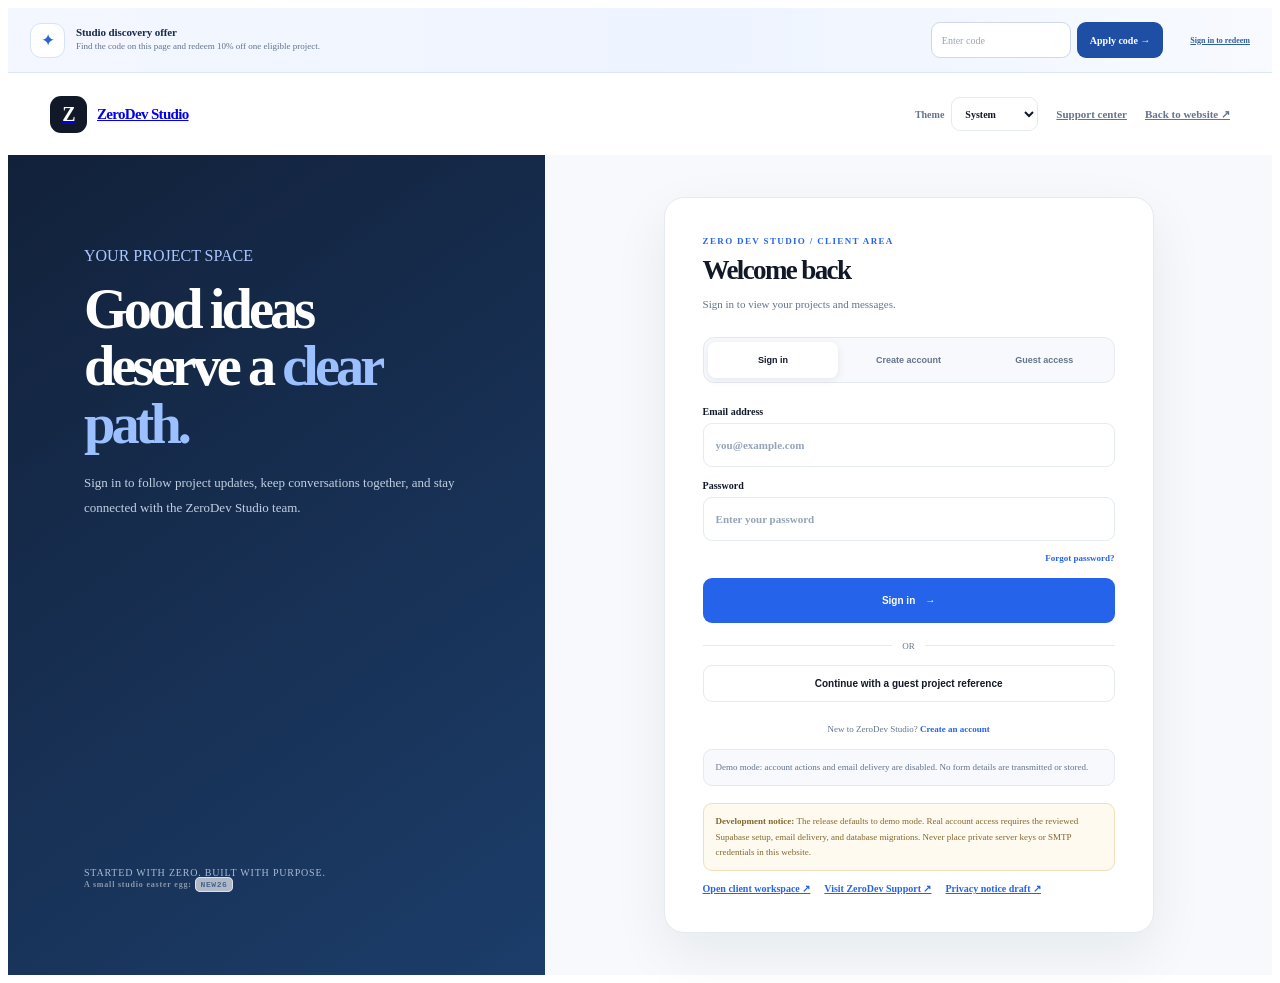
==== commit f9226794: "Add files via upload" ====
--- a/account/index.html
+++ b/account/index.html
@@ -101,7 +101,7 @@
             <label class="auth-field">Full name<input type="text" name="name" autocomplete="name" placeholder="Your name" required></label>
             <label class="auth-field">Email address<input type="email" name="email" autocomplete="email" placeholder="you@example.com" required></label>
             <label class="auth-field">Create password<input type="password" name="password" autocomplete="new-password" minlength="8" placeholder="At least 8 characters" required><span class="auth-field-hint">The real service will require a strong, unique password and email verification.</span></label>
-            <label class="auth-check"><input type="checkbox" name="terms" required><span>I agree to the account terms and privacy notice presented by the service before registration.</span></label>
+            <label class="auth-check"><input type="checkbox" name="terms" required><span>I have read the <a href="../legal/terms.html" target="_blank" rel="noopener">terms draft</a> and <a href="../legal/privacy.html" target="_blank" rel="noopener">privacy notice draft</a>. I understand these documents require final review before live launch.</span></label>
             <button class="auth-submit" type="submit">Create account <span aria-hidden="true">→</span></button>
           </form>
         </section>
@@ -157,14 +157,15 @@
           <div class="verification-heading" aria-hidden="true"><span>✓</span></div>
           <p class="verification-copy">Authenticated account</p>
           <p class="verification-address" id="signed-in-email">Your account</p>
-          <p class="auth-field-hint">The client portal is still a sample interface. Private tickets, project records, and messages are not connected in this release.</p>
-          <button class="auth-submit" type="button" data-sign-out>Sign out</button>
+          <p class="auth-field-hint">Your verified account can open the private client workspace. Project tools become available when the owner has configured the production backend.</p>
+          <a class="auth-submit auth-submit-link" href="../portal/index.html">Open client workspace →</a>
+          <button class="auth-submit auth-submit-muted" type="button" data-sign-out>Sign out</button>
         </section>
 
         <p class="auth-message" id="auth-message" role="status" aria-live="polite"></p>
         <p class="auth-mode-notice" id="auth-mode-notice" role="status" aria-live="polite"></p>
-        <p class="auth-demo-note"><strong>Development notice:</strong> Account access is disabled in demo mode. Before enabling real users, configure the backend, email delivery, security policies, and privacy information. Never place private server keys or SMTP credentials in this website.</p>
-        <div class="auth-bottom-links"><a class="auth-preview-link" href="../portal/index.html">Open the sample client workspace ↗</a><a class="auth-preview-link" href="../support/index.html">Visit ZeroDev Support ↗</a></div>
+        <p class="auth-demo-note"><strong>Development notice:</strong> The release defaults to demo mode. Real account access requires the reviewed Supabase setup, email delivery, and database migrations. Never place private server keys or SMTP credentials in this website.</p>
+        <div class="auth-bottom-links"><a class="auth-preview-link" href="../portal/index.html">Open client workspace ↗</a><a class="auth-preview-link" href="../support/index.html">Visit ZeroDev Support ↗</a><a class="auth-preview-link" href="../legal/privacy.html">Privacy notice draft ↗</a></div>
       </div>
     </section>
   </main>
--- a/css/auth.css
+++ b/css/auth.css
@@ -99,3 +99,7 @@
 /* v0.9 — live email feedback and support access. */
 .auth-header-actions{flex-wrap:wrap}.auth-bottom-links{display:flex;flex-wrap:wrap;gap:14px;margin-top:12px}.auth-bottom-links .auth-preview-link{margin-top:0}.resend-countdown{color:var(--muted,#64748b);font-size:8px;font-variant-numeric:tabular-nums}.verification-preview-warning[hidden]{display:none}.auth-text-button:disabled{opacity:.5;cursor:not-allowed}
 @media(max-width:520px){.auth-header-actions{gap:10px}.auth-header-actions .auth-back-link{font-size:9px}}
+
+.auth-submit-link { display:flex; align-items:center; justify-content:center; text-decoration:none; }
+.auth-submit-muted { margin-top:9px; border:1px solid var(--line,#e5eaf1)!important; background:transparent!important; color:var(--ink,#111827)!important; }
+.auth-check a { color:#2563eb; font-weight:800; text-decoration:underline; text-underline-offset:2px; }
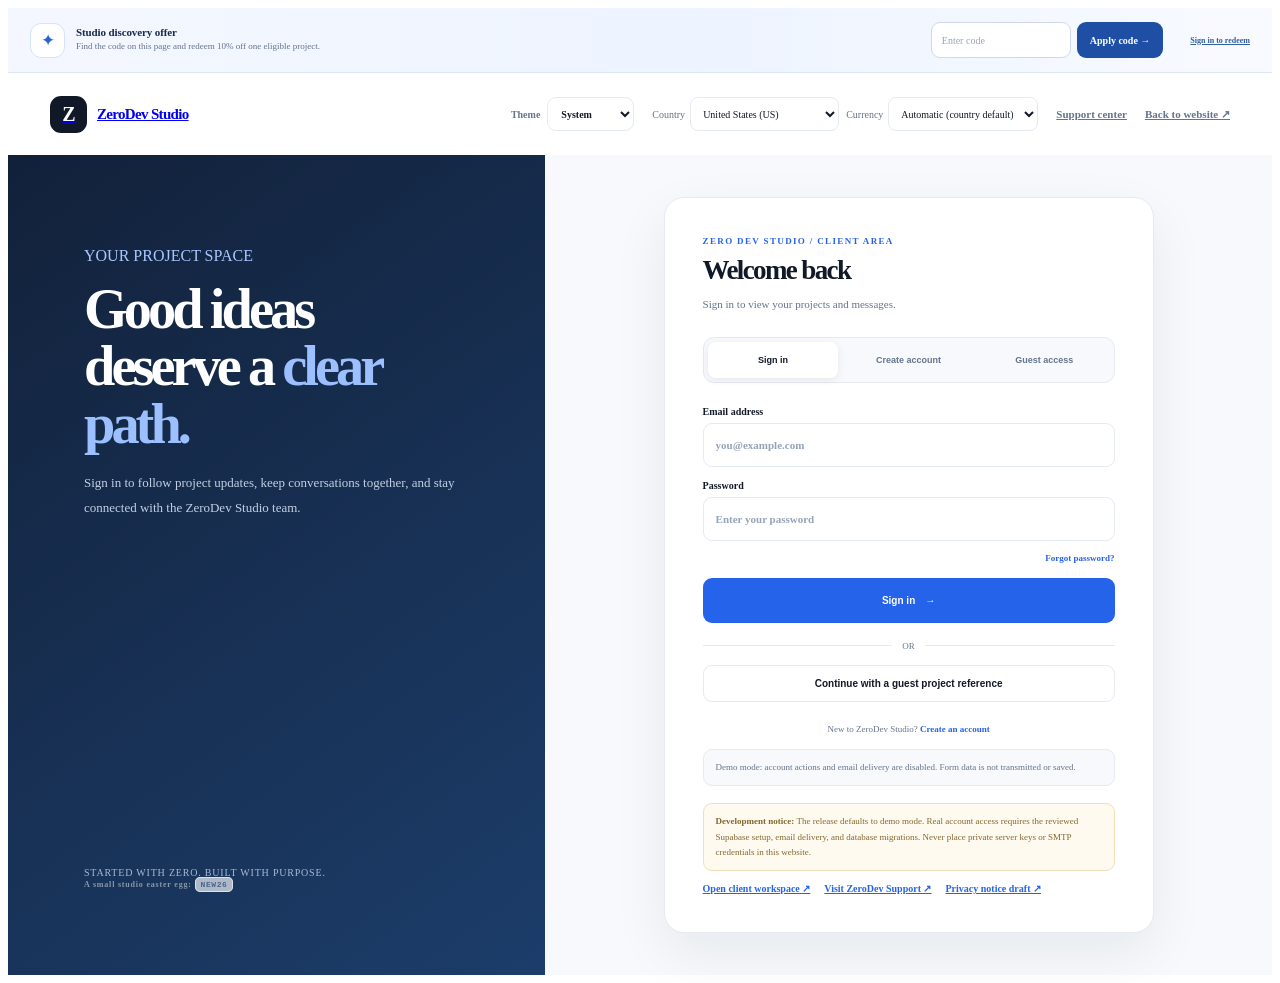
==== commit 23f89a5b: "Add files via upload" ====
--- a/account/index.html
+++ b/account/index.html
@@ -20,9 +20,11 @@
   <link rel="stylesheet" href="../css/theme.css">
   <link rel="stylesheet" href="../css/auth.css">
   <link rel="stylesheet" href="../css/promo.css">
+  <link rel="stylesheet" href="../css/v11.css">
   <script src="../js/theme.js" defer></script>
   <script src="../js/backend-config.js" defer></script>
   <script src="../js/promo.js" defer></script>
+  <script src="../js/locale-currency.js" defer></script>
   <script src="../js/auth.js" defer></script>
 </head>
 <body class="auth-page">
@@ -57,6 +59,10 @@
           <option value="system">System</option><option value="light">Light</option><option value="dark">Dark</option>
         </select>
       </div>
+      <div class="zd-locale-tools" aria-label="Country and currency preferences">
+  <label>Country <select data-country-select aria-label="Country"></select></label>
+  <label>Currency <select data-currency-select aria-label="Display currency"></select></label>
+</div>
       <a class="auth-back-link" href="../support/index.html">Support center</a>
       <a class="auth-back-link" href="../index.html">Back to website ↗</a>
     </div>
@@ -100,7 +106,7 @@
           <form class="auth-form" data-auth-form="register">
             <label class="auth-field">Full name<input type="text" name="name" autocomplete="name" placeholder="Your name" required></label>
             <label class="auth-field">Email address<input type="email" name="email" autocomplete="email" placeholder="you@example.com" required></label>
-            <label class="auth-field">Create password<input type="password" name="password" autocomplete="new-password" minlength="8" placeholder="At least 8 characters" required><span class="auth-field-hint">The real service will require a strong, unique password and email verification.</span></label>
+            <label class="auth-field">Create password<input type="password" name="password" autocomplete="new-password" minlength="12" placeholder="At least 12 characters" required><span class="auth-field-hint">The real service will require a strong, unique password and email verification.</span></label>
             <label class="auth-check"><input type="checkbox" name="terms" required><span>I have read the <a href="../legal/terms.html" target="_blank" rel="noopener">terms draft</a> and <a href="../legal/privacy.html" target="_blank" rel="noopener">privacy notice draft</a>. I understand these documents require final review before live launch.</span></label>
             <button class="auth-submit" type="submit">Create account <span aria-hidden="true">→</span></button>
           </form>
@@ -145,10 +151,19 @@
           <p class="auth-footnote"><button class="auth-text-button" type="button" data-auth-view="signin">← Back to sign in</button></p>
         </section>
 
+        <section class="auth-view" id="view-changeemail" role="tabpanel" aria-label="Change email address" data-auth-panel="changeemail" hidden>
+          <form class="auth-form" data-auth-form="change-email">
+            <label class="auth-field">New email address<input type="email" name="email" autocomplete="email" placeholder="new-address@example.com" required></label>
+            <span class="auth-field-hint">Supabase may require confirmation at both the current and new addresses. Do not share confirmation links or codes.</span>
+            <button class="auth-submit" type="submit">Request email change <span aria-hidden="true">→</span></button>
+          </form>
+          <p class="auth-footnote"><button class="auth-text-button" type="button" data-auth-view="signedin">← Back to account</button></p>
+        </section>
+
         <section class="auth-view" id="view-newpassword" role="tabpanel" aria-label="Choose a new password" data-auth-panel="newpassword" hidden>
           <form class="auth-form" data-auth-form="new-password">
-            <label class="auth-field">New password<input type="password" name="password" autocomplete="new-password" minlength="10" placeholder="At least 10 characters" required></label>
-            <label class="auth-field">Confirm new password<input type="password" name="confirmPassword" autocomplete="new-password" minlength="10" placeholder="Enter it again" required></label>
+            <label class="auth-field">New password<input type="password" name="password" autocomplete="new-password" minlength="12" placeholder="At least 12 characters" required><span class="auth-field-hint">Use a unique password that you do not use elsewhere.</span></label>
+            <label class="auth-field">Confirm new password<input type="password" name="confirmPassword" autocomplete="new-password" minlength="12" placeholder="Enter it again" required></label>
             <button class="auth-submit" type="submit">Update password <span aria-hidden="true">→</span></button>
           </form>
         </section>
@@ -157,8 +172,9 @@
           <div class="verification-heading" aria-hidden="true"><span>✓</span></div>
           <p class="verification-copy">Authenticated account</p>
           <p class="verification-address" id="signed-in-email">Your account</p>
-          <p class="auth-field-hint">Your verified account can open the private client workspace. Project tools become available when the owner has configured the production backend.</p>
+          <p class="auth-field-hint">Your verified account can open the private client workspace. Project tools require the reviewed backend and migration setup.</p>
           <a class="auth-submit auth-submit-link" href="../portal/index.html">Open client workspace →</a>
+          <button class="auth-submit auth-submit-muted" type="button" data-auth-view="changeemail">Change email address</button>
           <button class="auth-submit auth-submit-muted" type="button" data-sign-out>Sign out</button>
         </section>
 
--- a/css/v11.css
+++ b/css/v11.css
@@ -0,0 +1,7 @@
+/* ZeroDev Studio v1.1 shared controls */
+.zd-locale-tools{display:flex;align-items:center;gap:7px;flex-wrap:wrap;font-size:10px;color:var(--app-muted,var(--muted,#64748b))}.zd-locale-tools label{display:flex;align-items:center;gap:5px}.zd-locale-tools select{min-height:34px;max-width:150px;border:1px solid var(--app-line,var(--line,#e5eaf1));border-radius:8px;padding:0 8px;background:var(--app-panel,var(--white,#fff));color:var(--app-text,var(--ink,#111827));font:inherit;font-size:10px}.zd-locale-note{font-size:9px;color:var(--app-muted,var(--muted,#64748b));line-height:1.55}.zd-fx-preview{margin:5px 0 0;color:var(--app-muted,var(--muted,#64748b));font-size:10px;line-height:1.6}.v11-tools-row{display:flex;align-items:center;flex-wrap:wrap;gap:9px;margin:12px 0 18px}.v11-tools-row input,.v11-tools-row select{min-height:39px;border:1px solid var(--app-line,var(--line,#e5eaf1));border-radius:9px;padding:0 11px;background:var(--app-panel,var(--white,#fff));color:var(--app-text,var(--ink,#111827));font:inherit;font-size:11px}.v11-tools-row input{flex:1;min-width:180px}.v11-subpanel{margin-top:18px;border-top:1px solid var(--app-line,var(--line,#e5eaf1));padding-top:18px}.v11-pref-list{display:grid;gap:10px;margin:12px 0}.v11-pref-list label{display:flex;align-items:flex-start;gap:9px;color:var(--app-text,var(--ink,#111827));font-size:11px;line-height:1.55}.v11-pref-list input{margin-top:2px;accent-color:#2563eb}.v11-draft-actions{display:flex;flex-wrap:wrap;gap:10px;align-items:center;margin:0 0 20px}.v11-draft-actions select{min-height:39px;min-width:200px;border:1px solid var(--app-line,var(--line,#e5eaf1));border-radius:9px;padding:0 10px;background:var(--app-panel,var(--white,#fff));color:var(--app-text,var(--ink,#111827));font:inherit;font-size:11px}.v11-upload-list{display:grid;gap:5px;margin-top:7px;font-size:10px;color:var(--app-muted,var(--muted,#64748b))}.v11-upload-item{display:flex;justify-content:space-between;gap:12px;padding:7px 9px;border-radius:7px;background:var(--app-soft,#eef4ff)}.v11-badge{display:inline-flex;align-items:center;justify-content:center;min-width:21px;height:20px;border-radius:999px;padding:0 6px;background:#e8efff;color:#2456b5;font-size:9px;font-weight:800}.v11-timeline{display:grid;gap:9px;margin-top:10px}.v11-timeline-item{display:grid;grid-template-columns:10px 1fr;gap:9px;align-items:start}.v11-timeline-dot{width:8px;height:8px;margin-top:5px;border-radius:50%;background:#3974d8;box-shadow:0 0 0 4px rgba(57,116,216,.12)}.v11-timeline-item p{margin:0;color:var(--app-text,var(--ink,#111827));font-size:10px;line-height:1.5}.v11-timeline-item time{display:block;margin-top:2px;color:var(--app-muted,var(--muted,#64748b));font-size:9px}.v11-attachment-preview{display:block;max-width:100%;width:min(220px,100%);max-height:150px;object-fit:cover;margin:8px 0;border:1px solid var(--app-line,var(--line,#e5eaf1));border-radius:9px}.v11-inline-label{font-size:10px;color:var(--app-muted,var(--muted,#64748b))}.v11-hidden{display:none!important}
+@media(max-width:760px){.zd-locale-tools{width:100%;justify-content:flex-end}.zd-locale-tools select{max-width:132px}.v11-tools-row input{min-width:100%;}.v11-draft-actions>*{flex:1}.v11-draft-actions select{min-width:0}}
+
+.zd-fx-attribution{display:block;margin-top:4px;font-size:9px;line-height:1.5;color:var(--app-muted,var(--muted,#64748b))}.zd-fx-attribution a{color:inherit;text-decoration:underline;text-underline-offset:2px}.v11-workload-grid{display:grid;grid-template-columns:repeat(auto-fit,minmax(150px,1fr));gap:9px}.v11-workload-card{display:grid;gap:4px;padding:12px;border:1px solid var(--app-line,var(--line,#e5eaf1));border-radius:10px;background:var(--app-soft,#f7f9fc)}.v11-workload-card strong{font-size:11px;color:var(--app-text,var(--ink,#111827));overflow-wrap:anywhere}.v11-workload-card span{font-size:9px;color:var(--app-muted,var(--muted,#64748b))}.v11-workload-card b{font-size:12px;color:var(--app-text,var(--ink,#111827))}
+
+.v11-fx-line{display:block;margin-top:4px;color:var(--app-muted,var(--muted,#64748b));font-size:9px;line-height:1.5}.v11-fx-line strong{color:var(--app-text,var(--ink,#111827))}
